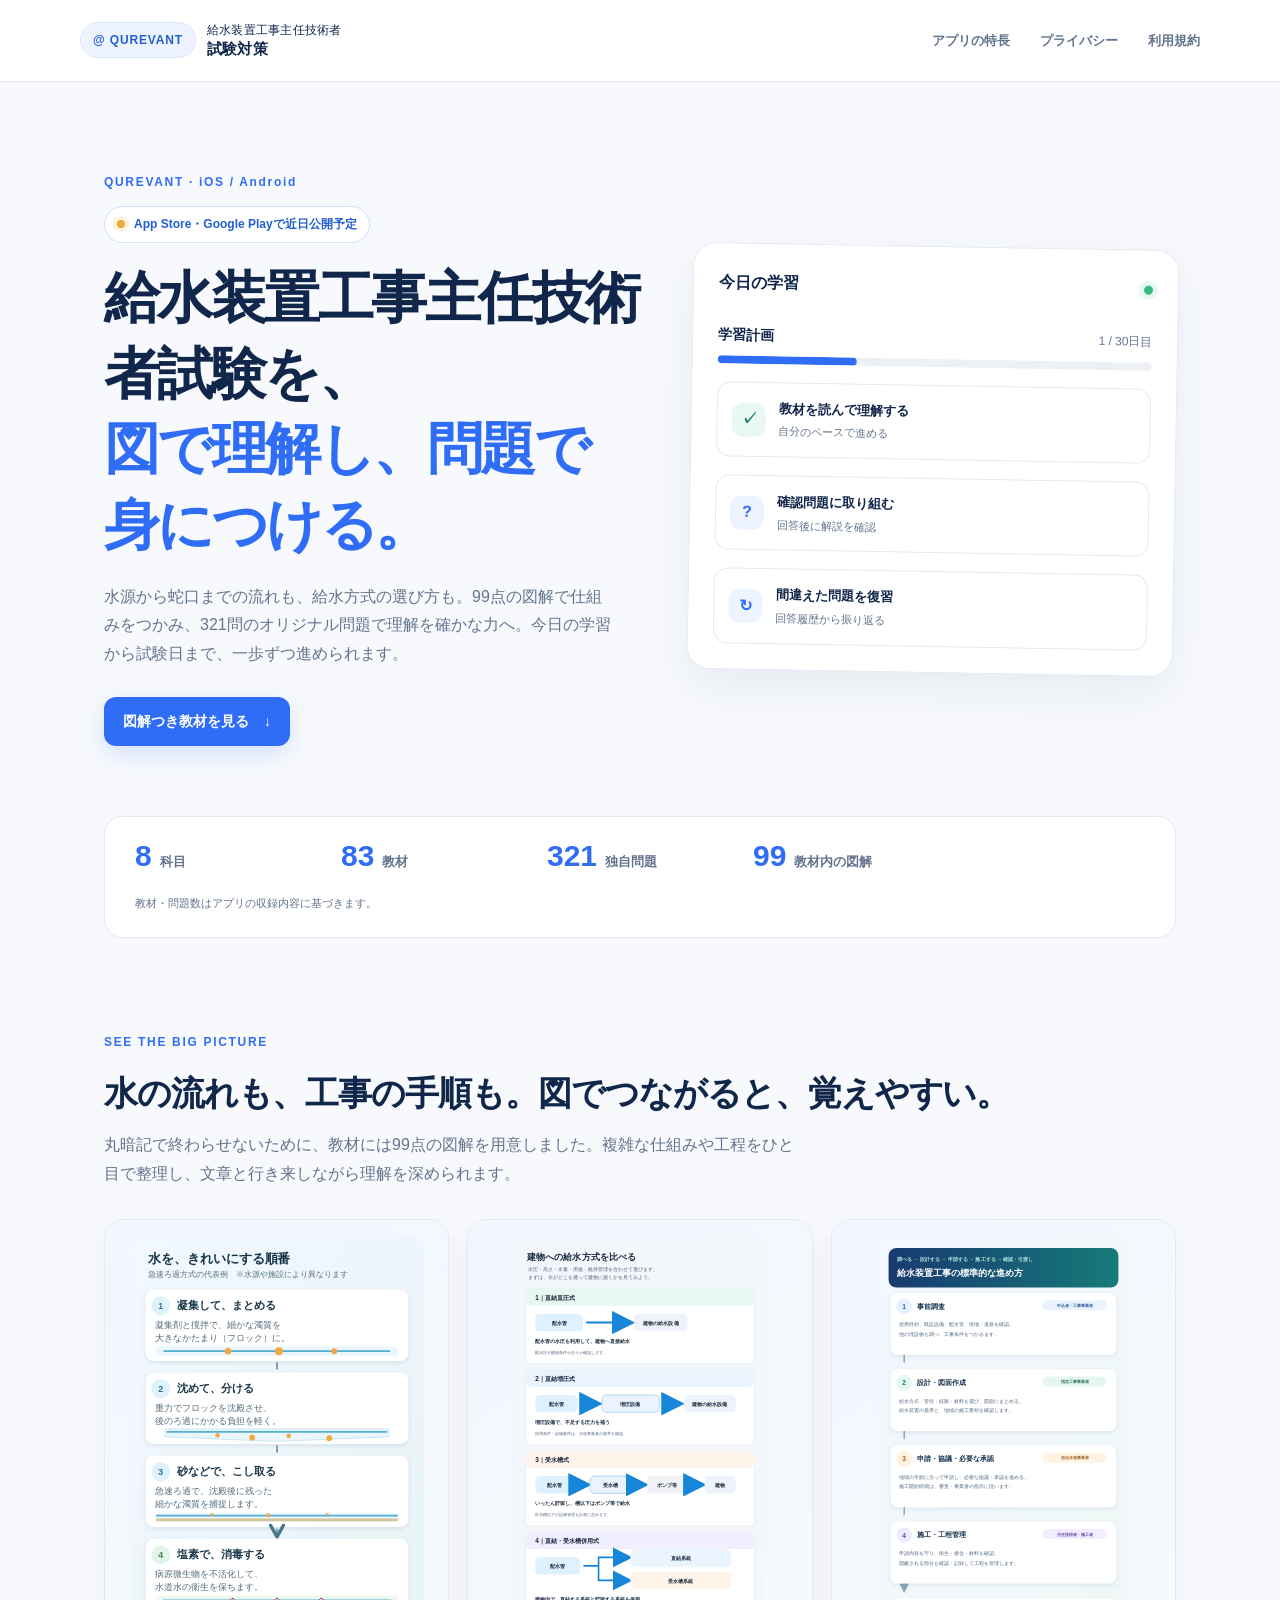
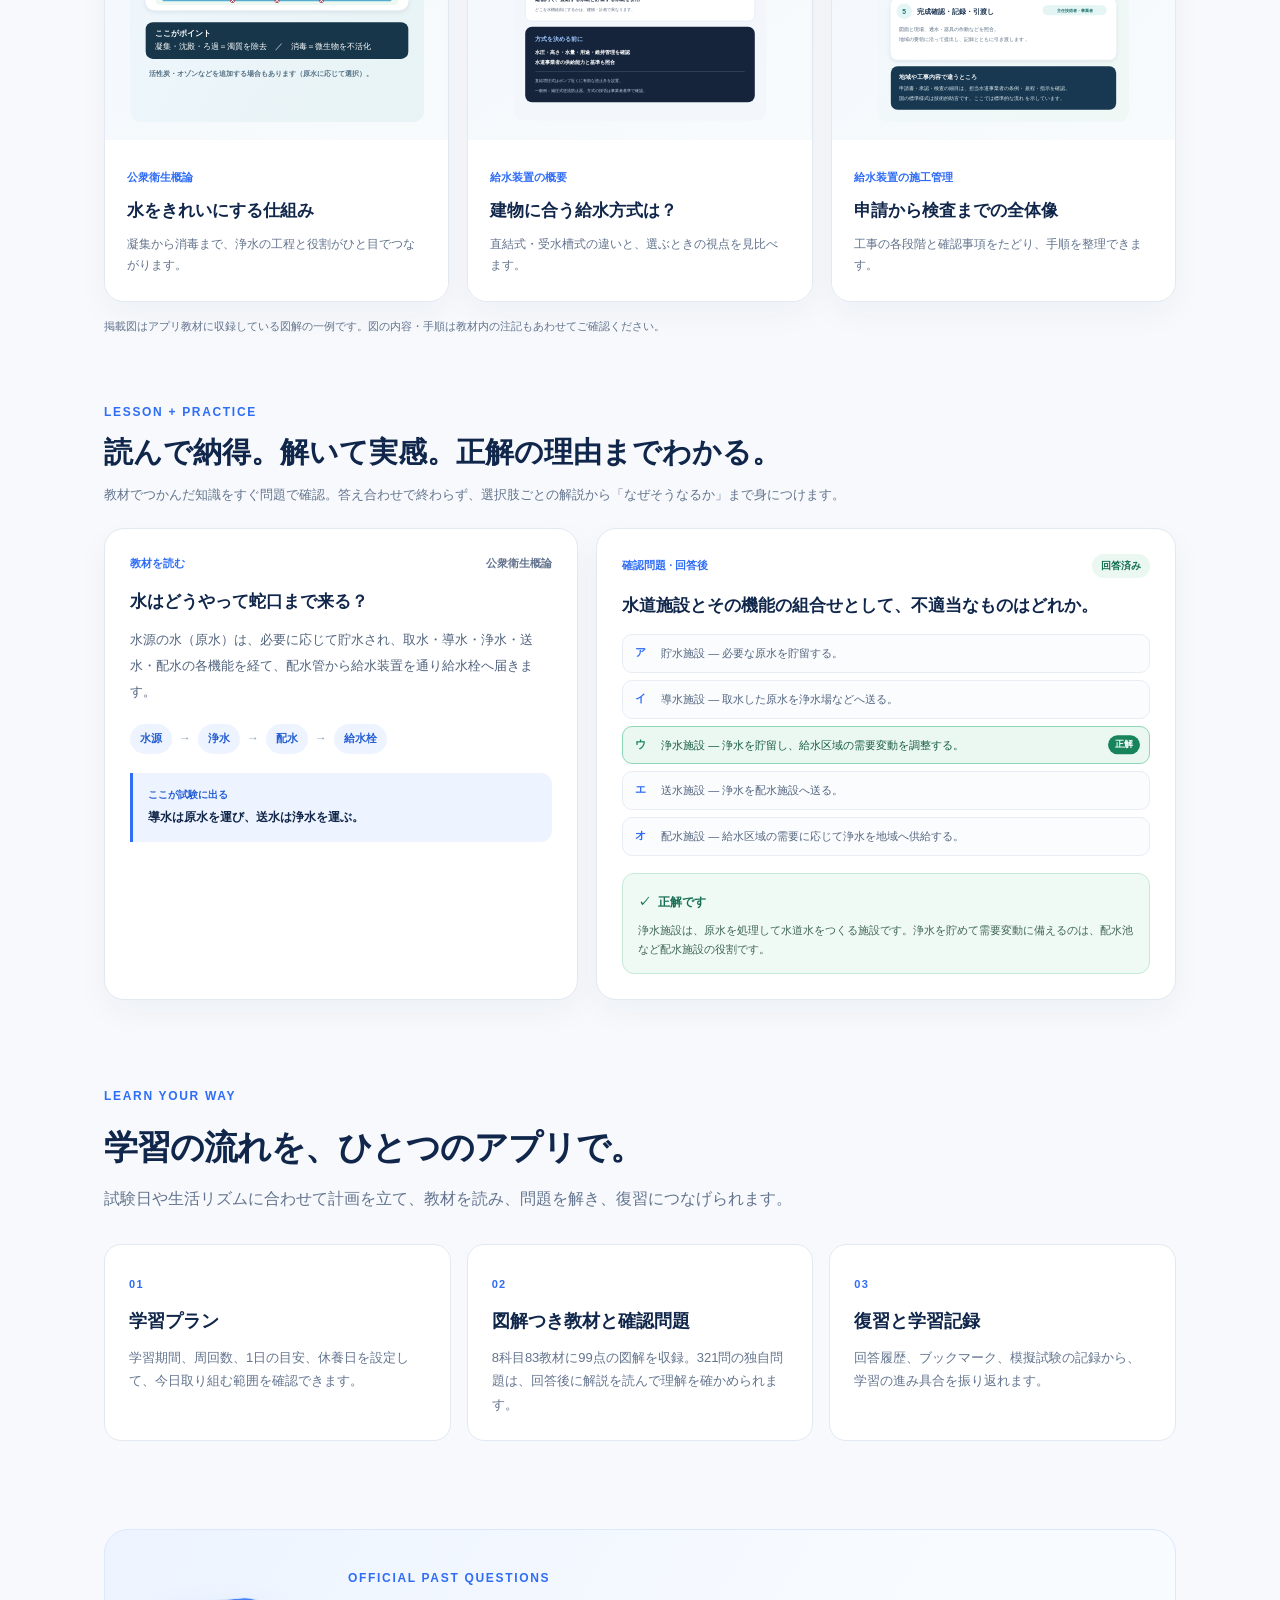
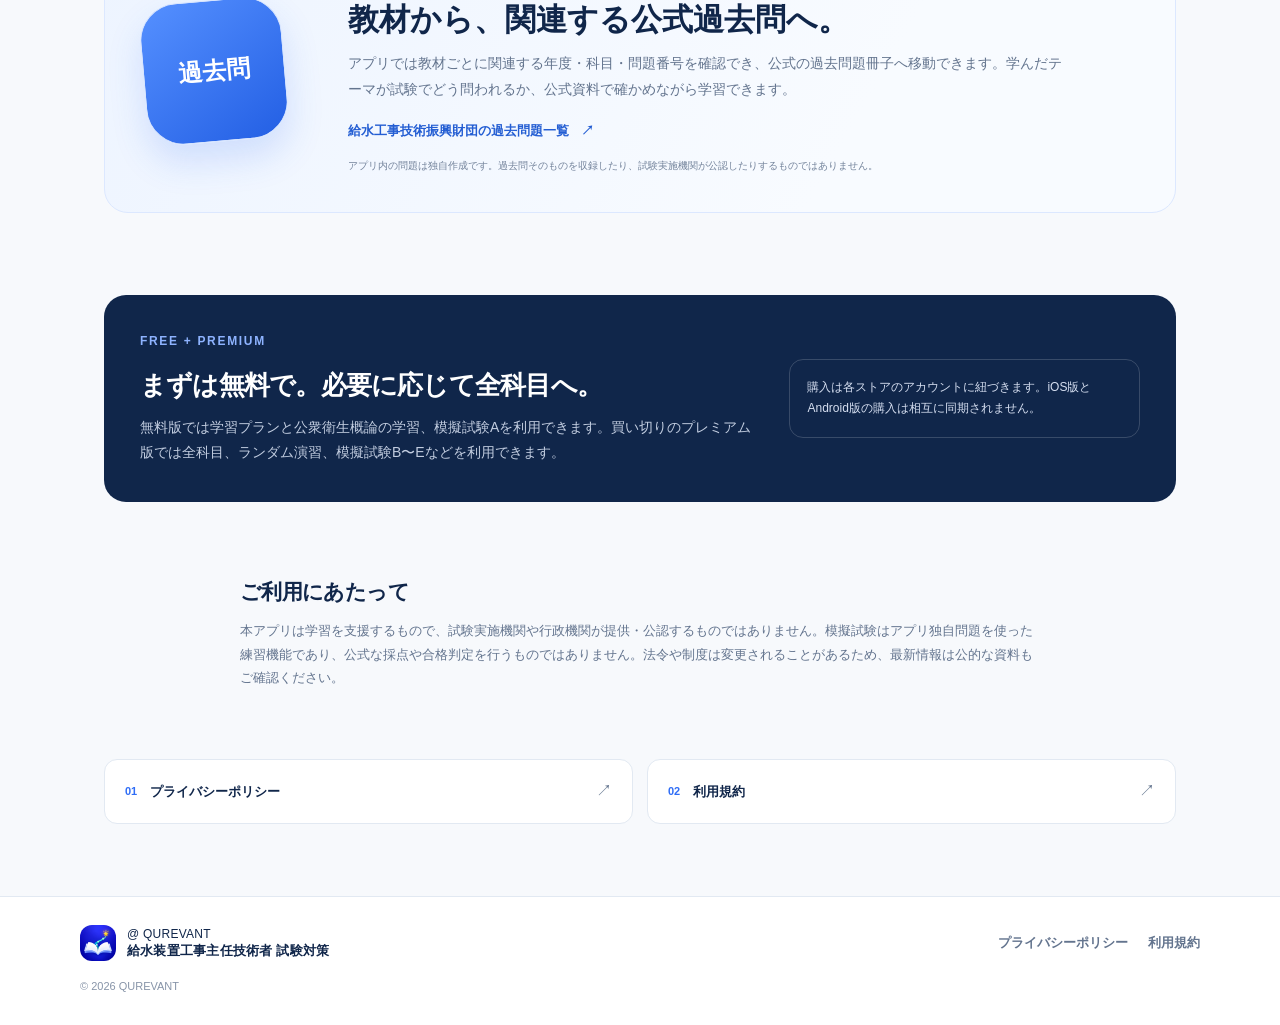
==== kyusui-souchi-shunin-gijutsusha/index.html @ 74e64485 "Publish QUREVANT site on GitHub Pages" ====
<!doctype html>
<html lang="ja">
<head>
  <meta charset="utf-8">
  <meta name="viewport" content="width=device-width, initial-scale=1">
  <meta name="description" content="QUREVANTの給水装置工事主任技術者試験対策アプリ。8科目83教材に99点の図解、321問の独自問題、公式過去問リンクを収録。iOS・Androidで近日公開予定。">
  <meta name="theme-color" content="#10264a">
  <meta name="robots" content="index,follow,max-image-preview:large">
  <link rel="canonical" href="https://saburokubo.github.io/kyusui-souchi-shunin-gijutsusha/">
  <meta property="og:type" content="website">
  <meta property="og:locale" content="ja_JP">
  <meta property="og:site_name" content="QUREVANT">
  <meta property="og:title" content="QUREVANT｜給水装置工事主任技術者 試験対策">
  <meta property="og:description" content="8科目83教材に99点の図解、321問の独自問題、教材ごとの公式過去問リンク。App Store・Google Playで近日公開予定。">
  <meta property="og:url" content="https://saburokubo.github.io/kyusui-souchi-shunin-gijutsusha/">
  <meta name="twitter:card" content="summary">
  <meta name="twitter:title" content="QUREVANT｜給水装置工事主任技術者 試験対策">
  <meta name="twitter:description" content="8科目83教材に99点の図解、独自問題、教材ごとの公式過去問リンク。App Store・Google Playで近日公開予定。">
  <title>QUREVANT｜給水装置工事主任技術者 試験対策アプリ</title>
  <link rel="stylesheet" href="style.css">
  <script type="application/ld+json">
  {
    "@context": "https://schema.org",
    "@type": "SoftwareApplication",
    "name": "QUREVANT｜給水装置工事主任技術者 試験対策",
    "applicationCategory": "EducationalApplication",
    "operatingSystem": "iOS 17以降、Android 8.0以降",
    "inLanguage": "ja-JP",
    "description": "給水装置工事主任技術者試験に向けた学習プラン、8科目83教材、99点の図解、独自問題、教材ごとの公式過去問リンク、復習、模擬試験を提供する学習アプリです。App Store・Google Playで近日公開予定です。",
    "offers": {
      "@type": "Offer",
      "price": "0",
      "priceCurrency": "JPY"
    }
  }
  </script>
</head>
<body>
  <header class="site-header">
    <a class="brand" href="index.html" aria-label="ホーム">
      <span class="brand-mark" aria-hidden="true">@ QUREVANT</span>
      <span>給水装置工事主任技術者<br><strong>試験対策</strong></span>
    </a>
    <nav aria-label="メインナビゲーション">
      <a href="#features">アプリの特長</a>
      <a href="privacy.html">プライバシー</a>
      <a href="terms.html">利用規約</a>
    </nav>
  </header>

  <main>
    <section class="hero">
      <div class="hero-copy">
        <p class="eyebrow">QUREVANT · iOS / Android</p>
        <p class="release-note"><span aria-hidden="true"></span> App Store・Google Playで近日公開予定</p>
        <h1>給水装置工事主任技術者試験を、<br><span>図で理解し、問題で身につける。</span></h1>
        <p class="hero-description">水源から蛇口までの流れも、給水方式の選び方も。99点の図解で仕組みをつかみ、321問のオリジナル問題で理解を確かな力へ。今日の学習から試験日まで、一歩ずつ進められます。</p>
        <a class="primary-link" href="#diagrams">図解つき教材を見る <span aria-hidden="true">↓</span></a>
      </div>
      <div class="hero-card" aria-label="アプリの学習内容">
        <div class="hero-card-top"><span>今日の学習</span><span class="dot"></span></div>
        <div class="progress-label"><strong>学習計画</strong><span>1 / 30日目</span></div>
        <div class="progress-track"><span></span></div>
        <div class="lesson-row"><span class="lesson-icon">✓</span><span><strong>教材を読んで理解する</strong><small>自分のペースで進める</small></span></div>
        <div class="lesson-row"><span class="lesson-icon pale">?</span><span><strong>確認問題に取り組む</strong><small>回答後に解説を確認</small></span></div>
        <div class="lesson-row"><span class="lesson-icon pale">↻</span><span><strong>間違えた問題を復習</strong><small>回答履歴から振り返る</small></span></div>
      </div>
    </section>

    <section class="facts" aria-label="収録内容">
      <div><strong>8</strong><span>科目</span></div>
      <div><strong>83</strong><span>教材</span></div>
      <div><strong>321</strong><span>独自問題</span></div>
      <div><strong>99</strong><span>教材内の図解</span></div>
      <p>教材・問題数はアプリの収録内容に基づきます。</p>
    </section>

    <section class="section diagram-section" id="diagrams">
      <p class="eyebrow">SEE THE BIG PICTURE</p>
      <h2>水の流れも、工事の手順も。図でつながると、覚えやすい。</h2>
      <p class="section-lead">丸暗記で終わらせないために、教材には99点の図解を用意しました。複雑な仕組みや工程をひと目で整理し、文章と行き来しながら理解を深められます。</p>
      <div class="diagram-grid">
        <article class="diagram-card">
          <div class="diagram-image"><img src="images/lesson-diagrams/water-treatment.svg" alt="原水から凝集、沈殿、ろ過、消毒へ進む浄水処理の流れ" loading="lazy" width="900" height="1480"></div>
          <div class="diagram-caption"><span>公衆衛生概論</span><h3>水をきれいにする仕組み</h3><p>凝集から消毒まで、浄水の工程と役割がひと目でつながります。</p></div>
        </article>
        <article class="diagram-card">
          <div class="diagram-image"><img src="images/lesson-diagrams/water-supply-methods.svg" alt="建物への給水方式を選ぶときに確認する条件の図解" loading="lazy" width="900" height="1720"></div>
          <div class="diagram-caption"><span>給水装置の概要</span><h3>建物に合う給水方式は？</h3><p>直結式・受水槽式の違いと、選ぶときの視点を見比べます。</p></div>
        </article>
        <article class="diagram-card">
          <div class="diagram-image"><img src="images/lesson-diagrams/construction-flow.svg" alt="給水装置工事の申請から施工、検査までの全体フロー" loading="lazy" width="900" height="1740"></div>
          <div class="diagram-caption"><span>給水装置の施工管理</span><h3>申請から検査までの全体像</h3><p>工事の各段階と確認事項をたどり、手順を整理できます。</p></div>
        </article>
      </div>
      <p class="diagram-footnote">掲載図はアプリ教材に収録している図解の一例です。図の内容・手順は教材内の注記もあわせてご確認ください。</p>

      <div class="lesson-preview-heading">
        <p class="eyebrow">LESSON + PRACTICE</p>
        <h3>読んで納得。解いて実感。正解の理由までわかる。</h3>
        <p>教材でつかんだ知識をすぐ問題で確認。答え合わせで終わらず、選択肢ごとの解説から「なぜそうなるか」まで身につけます。</p>
      </div>
      <div class="lesson-preview-grid">
        <article class="lesson-sample">
          <div class="sample-label"><span>教材を読む</span><span>公衆衛生概論</span></div>
          <h4>水はどうやって蛇口まで来る？</h4>
          <p>水源の水（原水）は、必要に応じて貯水され、取水・導水・浄水・送水・配水の各機能を経て、配水管から給水装置を通り給水栓へ届きます。</p>
          <div class="flow-chips" aria-label="水の流れ"><span>水源</span><i aria-hidden="true">→</i><span>浄水</span><i aria-hidden="true">→</i><span>配水</span><i aria-hidden="true">→</i><span>給水栓</span></div>
          <div class="text-takeaway"><strong>ここが試験に出る</strong><span>導水は原水を運び、送水は浄水を運ぶ。</span></div>
        </article>
        <article class="question-sample" aria-label="回答後の解説画面の例">
          <div class="sample-label"><span>確認問題 · 回答後</span><span class="answered-badge">回答済み</span></div>
          <h4>水道施設とその機能の組合せとして、不適当なものはどれか。</h4>
          <ol>
            <li>貯水施設 — 必要な原水を貯留する。</li>
            <li>導水施設 — 取水した原水を浄水場などへ送る。</li>
            <li class="is-correct">浄水施設 — 浄水を貯留し、給水区域の需要変動を調整する。</li>
            <li>送水施設 — 浄水を配水施設へ送る。</li>
            <li>配水施設 — 給水区域の需要に応じて浄水を地域へ供給する。</li>
          </ol>
          <div class="answer-feedback"><strong><span aria-hidden="true">✓</span> 正解です</strong><p>浄水施設は、原水を処理して水道水をつくる施設です。浄水を貯めて需要変動に備えるのは、配水池など配水施設の役割です。</p></div>
        </article>
      </div>
    </section>

    <section class="section" id="features">
      <p class="eyebrow">LEARN YOUR WAY</p>
      <h2>学習の流れを、ひとつのアプリで。</h2>
      <p class="section-lead">試験日や生活リズムに合わせて計画を立て、教材を読み、問題を解き、復習につなげられます。</p>
      <div class="feature-grid">
        <article class="feature-card"><span class="feature-number">01</span><h3>学習プラン</h3><p>学習期間、周回数、1日の目安、休養日を設定して、今日取り組む範囲を確認できます。</p></article>
        <article class="feature-card"><span class="feature-number">02</span><h3>図解つき教材と確認問題</h3><p>8科目83教材に99点の図解を収録。321問の独自問題は、回答後に解説を読んで理解を確かめられます。</p></article>
        <article class="feature-card"><span class="feature-number">03</span><h3>復習と学習記録</h3><p>回答履歴、ブックマーク、模擬試験の記録から、学習の進み具合を振り返れます。</p></article>
      </div>
    </section>

    <section class="past-question-band" id="past-questions">
      <div class="past-question-icon" aria-hidden="true">過去問</div>
      <div class="past-question-copy">
        <p class="eyebrow">OFFICIAL PAST QUESTIONS</p>
        <h2>教材から、関連する公式過去問へ。</h2>
        <p>アプリでは教材ごとに関連する年度・科目・問題番号を確認でき、公式の過去問題冊子へ移動できます。学んだテーマが試験でどう問われるか、公式資料で確かめながら学習できます。</p>
        <a href="https://www.kyuukou.or.jp/shiken/jyuken-kakomon.html" target="_blank" rel="noopener noreferrer">給水工事技術振興財団の過去問題一覧 <span aria-hidden="true">↗</span></a>
        <small>アプリ内の問題は独自作成です。過去問そのものを収録したり、試験実施機関が公認したりするものではありません。</small>
      </div>
    </section>

    <section class="premium-band">
      <div><p class="eyebrow">FREE + PREMIUM</p><h2>まずは無料で。必要に応じて全科目へ。</h2><p>無料版では学習プランと公衆衛生概論の学習、模擬試験Aを利用できます。買い切りのプレミアム版では全科目、ランダム演習、模擬試験B〜Eなどを利用できます。</p></div>
      <div class="premium-note">購入は各ストアのアカウントに紐づきます。iOS版とAndroid版の購入は相互に同期されません。</div>
    </section>

    <section class="note-section">
      <h2>ご利用にあたって</h2>
      <p>本アプリは学習を支援するもので、試験実施機関や行政機関が提供・公認するものではありません。模擬試験はアプリ独自問題を使った練習機能であり、公式な採点や合格判定を行うものではありません。法令や制度は変更されることがあるため、最新情報は公的な資料もご確認ください。</p>
    </section>

    <section class="legal-links" aria-label="関連情報">
      <a href="privacy.html"><span>01</span><strong>プライバシーポリシー</strong><span class="arrow">↗</span></a>
      <a href="terms.html"><span>02</span><strong>利用規約</strong><span class="arrow">↗</span></a>
    </section>
  </main>

  <footer class="site-footer">
    <a class="brand footer-brand" href="index.html"><img class="brand-mark" src="images/app-icon.png" alt=""><span>@ QUREVANT<br><strong>給水装置工事主任技術者 試験対策</strong></span></a>
    <div class="footer-links"><a href="privacy.html">プライバシーポリシー</a><a href="terms.html">利用規約</a></div>
    <small>© 2026 QUREVANT</small>
  </footer>
</body>
</html>
---- kyusui-souchi-shunin-gijutsusha/style.css ----
:root {
  color-scheme: light;
  --navy: #10264a;
  --ink: #1b2e4e;
  --muted: #63748e;
  --blue: #2f6df6;
  --pale: #eef4ff;
  --line: #e2e9f2;
  --canvas: #f7f9fc;
  --white: #fff;
  font-family: "Noto Sans JP", -apple-system, BlinkMacSystemFont, "Hiragino Kaku Gothic ProN", "Yu Gothic", sans-serif;
}

* { box-sizing: border-box; }
html { scroll-behavior: smooth; }
body { margin: 0; color: var(--ink); background: var(--canvas); line-height: 1.8; }
a { color: inherit; }
.site-header { min-height: 82px; padding: 16px max(24px, calc((100vw - 1120px) / 2)); display: flex; align-items: center; justify-content: space-between; gap: 24px; background: var(--white); border-bottom: 1px solid var(--line); }
.brand { display: inline-flex; align-items: center; gap: 11px; color: var(--navy); text-decoration: none; font-size: 12px; line-height: 1.4; letter-spacing: .02em; }
.brand strong { font-size: 15px; font-weight: 800; }
.brand-mark { display: inline-flex; flex: 0 0 auto; align-items: center; justify-content: center; min-height: 36px; padding: 0 12px; border: 1px solid #dce8ff; border-radius: 999px; color: #245ed3; background: #eef4ff; font-size: 12px; font-weight: 900; letter-spacing: .07em; white-space: nowrap; }
nav { display: flex; gap: 30px; align-items: center; }
nav a, .footer-links a { text-decoration: none; color: var(--muted); font-size: 13px; font-weight: 600; }
nav a:hover, .footer-links a:hover { color: var(--blue); }
main { max-width: 1120px; margin: 0 auto; padding: 0 24px; }
.hero { display: grid; grid-template-columns: 1.05fr .95fr; align-items: center; gap: 48px; padding: 90px 0 70px; }
.eyebrow { margin: 0 0 14px; color: var(--blue); font-size: 12px; font-weight: 800; letter-spacing: .14em; }
h1, h2, h3, p { margin-top: 0; }
.hero h1 { margin-bottom: 20px; color: var(--navy); font-size: clamp(34px, 5vw, 56px); font-weight: 800; letter-spacing: -.045em; line-height: 1.35; }
.hero h1 span { color: var(--blue); }
.hero-description { max-width: 510px; margin-bottom: 28px; color: var(--muted); font-size: 16px; }
.primary-link { display: inline-flex; align-items: center; gap: 15px; padding: 12px 19px; color: white; background: var(--blue); border-radius: 12px; text-decoration: none; font-size: 14px; font-weight: 700; box-shadow: 0 8px 22px #2f6df62b; }
.primary-link:hover { background: #1f5ee8; }
.release-note { display: inline-flex; align-items: center; gap: 9px; margin: -2px 0 17px; padding: 7px 12px; border: 1px solid #cfe0ff; border-radius: 999px; color: #245ed3; background: #fff; font-size: 12px; font-weight: 700; }
.release-note span { width: 8px; height: 8px; border-radius: 50%; background: #f0a63b; box-shadow: 0 0 0 4px #fff3df; }
.hero-card { padding: 25px; border: 1px solid #e4ebf5; border-radius: 23px; background: var(--white); box-shadow: 0 18px 46px #18396712; transform: rotate(1deg); }
.hero-card-top, .progress-label { display: flex; align-items: center; justify-content: space-between; }
.hero-card-top { margin-bottom: 25px; color: var(--navy); font-weight: 800; }
.dot { width: 9px; height: 9px; border-radius: 50%; background: #36bd83; box-shadow: 0 0 0 5px #e8f8f1; }
.progress-label { margin-bottom: 8px; font-size: 12px; color: var(--muted); }
.progress-label strong { color: var(--navy); font-size: 14px; }
.progress-track { height: 8px; overflow: hidden; border-radius: 9px; background: #edf1f6; }
.progress-track span { display: block; width: 32%; height: 100%; background: var(--blue); border-radius: inherit; }
.lesson-row { display: flex; align-items: center; gap: 13px; margin-top: 18px; padding: 14px; border: 1px solid var(--line); border-radius: 14px; }
.lesson-icon { display: grid; place-items: center; flex: 0 0 34px; width: 34px; height: 34px; border-radius: 11px; color: #16855f; background: #e9f8f1; font-weight: 800; }
.lesson-icon.pale { color: var(--blue); background: var(--pale); }
.lesson-row strong, .lesson-row small { display: block; }
.lesson-row strong { color: var(--navy); font-size: 13px; }
.lesson-row small { margin-top: 2px; color: var(--muted); font-size: 11px; }
.facts { display: grid; grid-template-columns: repeat(5, 1fr); align-items: center; gap: 20px; margin: 0 0 94px; padding: 24px 30px; border: 1px solid var(--line); border-radius: 18px; background: var(--white); }
.facts div { display: flex; align-items: baseline; gap: 8px; }
.facts strong { color: var(--blue); font-size: 30px; line-height: 1; }
.facts span { color: var(--muted); font-size: 13px; font-weight: 600; }
.facts p { grid-column: 1 / -1; margin: 0; color: var(--muted); font-size: 11px; }
.section { padding: 0 0 88px; }
.section h2, .premium-band h2, .note-section h2 { margin-bottom: 12px; color: var(--navy); font-size: clamp(25px, 3vw, 34px); font-weight: 800; letter-spacing: -.03em; line-height: 1.5; }
.section-lead { max-width: 690px; margin-bottom: 30px; color: var(--muted); }
.feature-grid { display: grid; grid-template-columns: repeat(3, 1fr); gap: 16px; }
.feature-card { min-height: 190px; padding: 24px; border: 1px solid var(--line); border-radius: 17px; background: var(--white); }
.feature-number { color: var(--blue); font-size: 11px; font-weight: 800; letter-spacing: .12em; }
.feature-card h3 { margin: 8px 0; color: var(--navy); font-size: 18px; }
.feature-card p { margin: 0; color: var(--muted); font-size: 13px; }
.diagram-section { padding-bottom: 86px; }
.diagram-grid { display: grid; grid-template-columns: repeat(3, minmax(0, 1fr)); gap: 18px; align-items: stretch; }
.diagram-card { display: flex; flex-direction: column; overflow: hidden; border: 1px solid var(--line); border-radius: 20px; background: var(--white); box-shadow: 0 12px 32px #1839670b; }
.diagram-image { display: grid; flex: 0 0 520px; place-items: center; height: 520px; min-height: 0; overflow: hidden; padding: 18px; background: linear-gradient(145deg, #f1f6ff, #f7fbfc); }
.diagram-image img { display: block; width: 100%; height: 100%; min-width: 0; min-height: 0; max-width: 100%; object-fit: contain; }
.diagram-caption { position: relative; z-index: 1; flex: 1; min-height: 145px; padding: 22px 22px 25px; background: var(--white); }
.diagram-caption > span { color: var(--blue); font-size: 11px; font-weight: 800; }
.diagram-caption h3 { margin: 6px 0 7px; color: var(--navy); font-size: 17px; }
.diagram-caption p { margin: 0; color: var(--muted); font-size: 12px; line-height: 1.75; }
.diagram-footnote { margin: 15px 0 0; color: var(--muted); font-size: 11px; }
.lesson-preview-heading { margin: 65px 0 22px; }
.lesson-preview-heading .eyebrow { margin-bottom: 8px; }
.lesson-preview-heading h3 { margin: 0 0 8px; color: var(--navy); font-size: clamp(22px, 3vw, 29px); font-weight: 800; line-height: 1.5; }
.lesson-preview-heading > p:last-child { margin: 0; color: var(--muted); font-size: 13px; }
.lesson-preview-grid { display: grid; grid-template-columns: .9fr 1.1fr; gap: 18px; align-items: stretch; }
.lesson-sample, .question-sample { padding: 25px; border: 1px solid var(--line); border-radius: 20px; background: var(--white); box-shadow: 0 12px 32px #1839670b; }
.sample-label { display: flex; justify-content: space-between; gap: 12px; align-items: center; margin-bottom: 14px; color: var(--blue); font-size: 11px; font-weight: 800; }
.sample-label span + span { color: var(--muted); font-weight: 600; }
.lesson-sample h4, .question-sample h4 { margin: 0 0 12px; color: var(--navy); font-size: 17px; line-height: 1.6; }
.lesson-sample > p { margin: 0; color: #52647e; font-size: 13px; line-height: 2; }
.flow-chips { display: flex; flex-wrap: wrap; align-items: center; gap: 7px; margin-top: 19px; }
.flow-chips span { padding: 5px 10px; border-radius: 999px; color: #245ed3; background: var(--pale); font-size: 11px; font-weight: 700; }
.flow-chips i { color: #93a4bc; font-size: 12px; font-style: normal; }
.text-takeaway { display: grid; gap: 3px; margin-top: 19px; padding: 13px 15px; border-left: 3px solid var(--blue); border-radius: 0 11px 11px 0; background: var(--pale); }
.text-takeaway strong { color: #245ed3; font-size: 10px; }
.text-takeaway span { color: var(--navy); font-size: 12px; font-weight: 700; }
.question-sample ol { display: grid; gap: 7px; margin: 15px 0 17px; padding: 0; list-style: none; counter-reset: answer-option; }
.question-sample li { position: relative; padding: 9px 11px 9px 38px; border: 1px solid #e8edf4; border-radius: 10px; color: #52647e; background: #fbfcfe; font-size: 11px; line-height: 1.7; counter-increment: answer-option; }
.question-sample li::before { content: counter(answer-option, katakana); position: absolute; top: 8px; left: 12px; color: var(--blue); font-weight: 800; }
.question-sample li.is-correct { padding-right: 58px; border-color: #8ed6b5; color: #185b46; background: #eaf8f1; }
.question-sample li.is-correct::before { color: #17845c; }
.question-sample li.is-correct::after { content: "正解"; position: absolute; top: 50%; right: 9px; padding: 2px 7px; border-radius: 999px; color: white; background: #17845c; font-size: 9px; font-weight: 800; transform: translateY(-50%); }
.answered-badge { padding: 3px 9px; border-radius: 999px; color: #176f54 !important; background: #eaf8f1; font-size: 10px; }
.answer-feedback { padding: 13px 15px; border: 1px solid #c5ead8; border-radius: 12px; background: #f0faf5; }
.answer-feedback strong { color: #176f54; font-size: 12px; }
.answer-feedback strong span { margin-right: 4px; }
.answer-feedback p { margin: 5px 0 0; color: #3f6557; font-size: 11px; line-height: 1.8; }
.past-question-band { display: grid; grid-template-columns: 170px 1fr; gap: 35px; align-items: center; margin: 0 0 82px; padding: 38px; border: 1px solid #dce8ff; border-radius: 24px; background: linear-gradient(120deg, #edf4ff, #f8fbff 70%); }
.past-question-icon { display: grid; place-items: center; width: 142px; height: 142px; border: 1px solid #d6e4ff; border-radius: 38px; color: white; background: linear-gradient(145deg, #5590ff, #235fe4); box-shadow: 0 18px 35px #2f6df62b; font-size: 24px; font-weight: 800; transform: rotate(-5deg); }
.past-question-copy .eyebrow { margin-bottom: 8px; }
.past-question-copy h2 { margin: 0 0 9px; color: var(--navy); font-size: clamp(23px, 3vw, 31px); line-height: 1.45; }
.past-question-copy > p:not(.eyebrow) { max-width: 720px; margin: 0 0 14px; color: var(--muted); font-size: 14px; }
.past-question-copy > a { display: inline-flex; gap: 12px; align-items: center; color: #245ed3; font-size: 13px; font-weight: 800; text-decoration: none; }
.past-question-copy > a:hover { text-decoration: underline; }
.past-question-copy small { display: block; margin-top: 12px; color: #73839b; font-size: 10px; line-height: 1.7; }
.premium-band { display: grid; grid-template-columns: 1.4fr .8fr; gap: 36px; align-items: center; margin: 0 0 74px; padding: 36px; border-radius: 22px; color: #eaf1ff; background: var(--navy); }
.premium-band .eyebrow { color: #8eb3ff; }
.premium-band h2 { margin-bottom: 10px; color: white; font-size: 26px; }
.premium-band p:not(.eyebrow) { margin: 0; color: #c2cde0; font-size: 14px; }
.premium-note { padding: 17px; border: 1px solid #ffffff2b; border-radius: 14px; color: #d5def0; font-size: 12px; }
.note-section { max-width: 800px; margin: 0 auto 70px; }
.note-section h2 { font-size: 21px; }
.note-section p { margin: 0; color: var(--muted); font-size: 13px; }
.legal-links { display: grid; grid-template-columns: 1fr 1fr; gap: 14px; margin-bottom: 72px; }
.legal-links a { display: flex; align-items: center; gap: 13px; padding: 17px 20px; border: 1px solid var(--line); border-radius: 13px; background: var(--white); text-decoration: none; }
.legal-links a > span:first-child { color: var(--blue); font-size: 11px; font-weight: 800; }
.legal-links strong { flex: 1; color: var(--navy); font-size: 13px; }
.arrow { color: var(--muted); }
.site-footer { display: grid; grid-template-columns: 1fr auto; align-items: center; gap: 16px 30px; padding: 28px max(24px, calc((100vw - 1120px) / 2)); border-top: 1px solid var(--line); background: var(--white); }
.footer-brand img.brand-mark { width: 36px; height: 36px; min-height: 36px; padding: 0; border: 0; border-radius: 12px; object-fit: cover; }
.footer-brand strong { font-size: 13px; }
.footer-links { display: flex; gap: 20px; }
.site-footer > small { grid-column: 1 / -1; color: #8794a8; font-size: 11px; }
.document-page { max-width: 850px; padding-top: 52px; padding-bottom: 76px; }
.back-link { display: inline-block; margin-bottom: 38px; color: var(--muted); font-size: 13px; text-decoration: none; }
.back-link:hover { color: var(--blue); }
.document-page h1 { margin-bottom: 15px; color: var(--navy); font-size: clamp(30px, 4vw, 42px); font-weight: 800; letter-spacing: -.035em; }
.document-intro { margin-bottom: 12px; color: var(--muted); }
.updated { margin-bottom: 38px; color: #8290a4; font-size: 12px; }
.policy-content { padding: 34px; border: 1px solid var(--line); border-radius: 18px; background: var(--white); }
.policy-content section + section { margin-top: 30px; padding-top: 25px; border-top: 1px solid #edf0f5; }
.policy-content h2 { margin-bottom: 10px; color: var(--navy); font-size: 18px; }
.policy-content p { margin-bottom: 11px; color: #52647e; font-size: 14px; }
.policy-content p:last-child { margin-bottom: 0; }
.policy-content a { color: #245ed3; overflow-wrap: anywhere; }
.document-end { margin: 20px 10px 0; color: var(--muted); font-size: 13px; text-align: right; }

@media (max-width: 760px) {
  .site-header { min-height: 72px; padding: 13px 18px; }
  .brand { font-size: 10px; }
  .brand-mark { min-height: 33px; padding: 0 10px; font-size: 11px; }
  .brand strong { font-size: 13px; }
  nav { gap: 12px; }
  nav a { font-size: 11px; }
  main { padding-right: 18px; padding-left: 18px; }
  .hero { grid-template-columns: 1fr; gap: 35px; padding: 57px 0 42px; }
  .hero h1 { font-size: 38px; }
  .hero-card { max-width: 500px; width: 100%; justify-self: center; transform: none; }
  .facts { grid-template-columns: repeat(3, 1fr); gap: 14px 8px; margin-bottom: 66px; padding: 20px; }
  .facts strong { font-size: 26px; }
  .facts p { grid-column: 1 / -1; }
  .section { padding-bottom: 65px; }
  .feature-grid { grid-template-columns: 1fr; }
  .diagram-grid { grid-template-columns: 1fr; }
  .diagram-image { flex-basis: 560px; height: 560px; padding: 14px; }
  .diagram-caption { min-height: auto; padding: 18px 20px 22px; }
  .diagram-caption h3 { font-size: 17px; }
  .diagram-caption p { font-size: 12px; }
  .lesson-preview-grid { grid-template-columns: 1fr; }
  .lesson-sample, .question-sample { padding: 21px; }
  .lesson-preview-heading { margin-top: 48px; }
  .past-question-band { grid-template-columns: 1fr; gap: 22px; margin-bottom: 62px; padding: 26px 22px; }
  .past-question-icon { width: 100px; height: 100px; border-radius: 29px; font-size: 19px; }
  .feature-card { min-height: auto; }
  .premium-band { grid-template-columns: 1fr; gap: 20px; margin-bottom: 60px; padding: 26px 22px; }
  .premium-band h2 { font-size: 23px; }
  .note-section { margin-bottom: 54px; }
  .legal-links { grid-template-columns: 1fr; margin-bottom: 55px; }
  .site-footer { grid-template-columns: 1fr; padding: 25px 18px; }
  .footer-links { gap: 17px; }
  .site-footer > small { grid-column: auto; }
  .document-page { padding-top: 32px; padding-bottom: 54px; }
  .back-link { margin-bottom: 25px; }
  .policy-content { padding: 24px 20px; }
}

@media (max-width: 390px) {
  .site-header { align-items: flex-start; flex-direction: column; gap: 12px; }
  nav { width: 100%; justify-content: space-between; }
}

@media (max-width: 420px) {
  .diagram-image { flex-basis: 500px; height: 500px; }
}
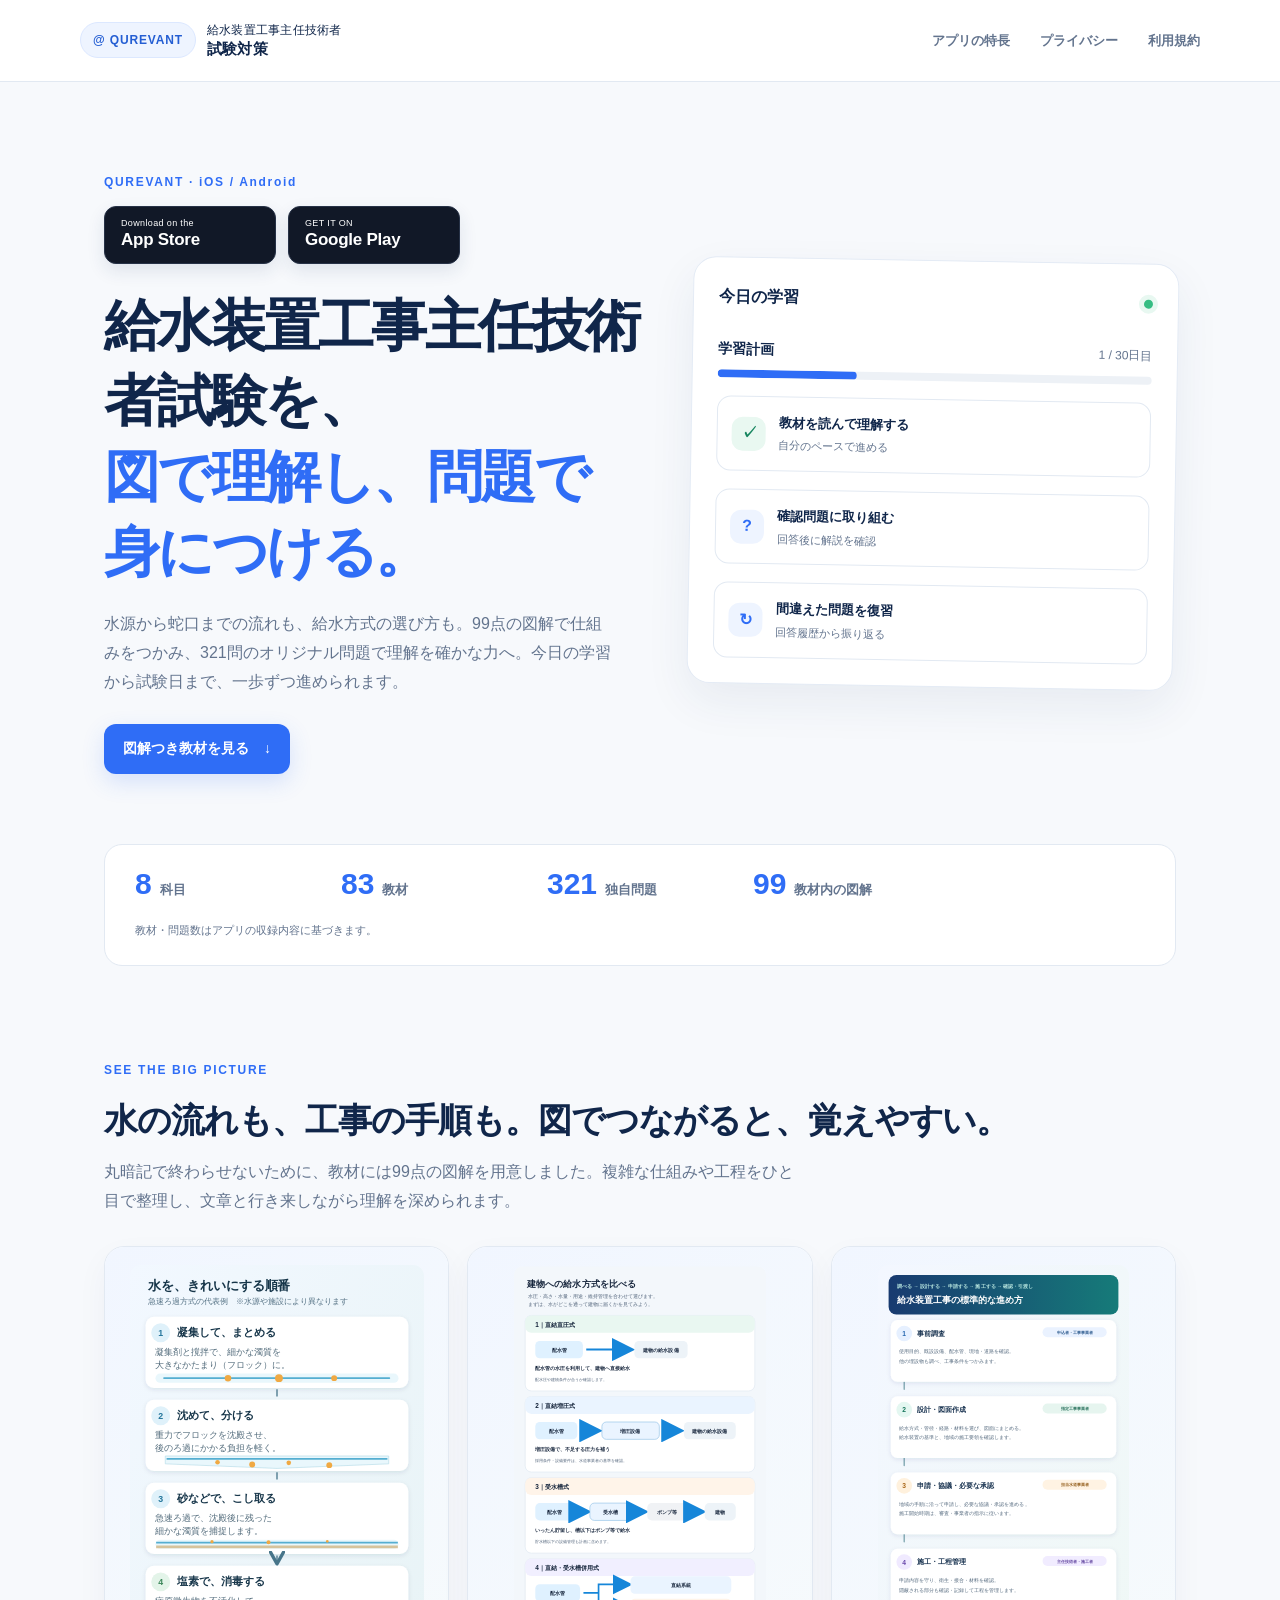
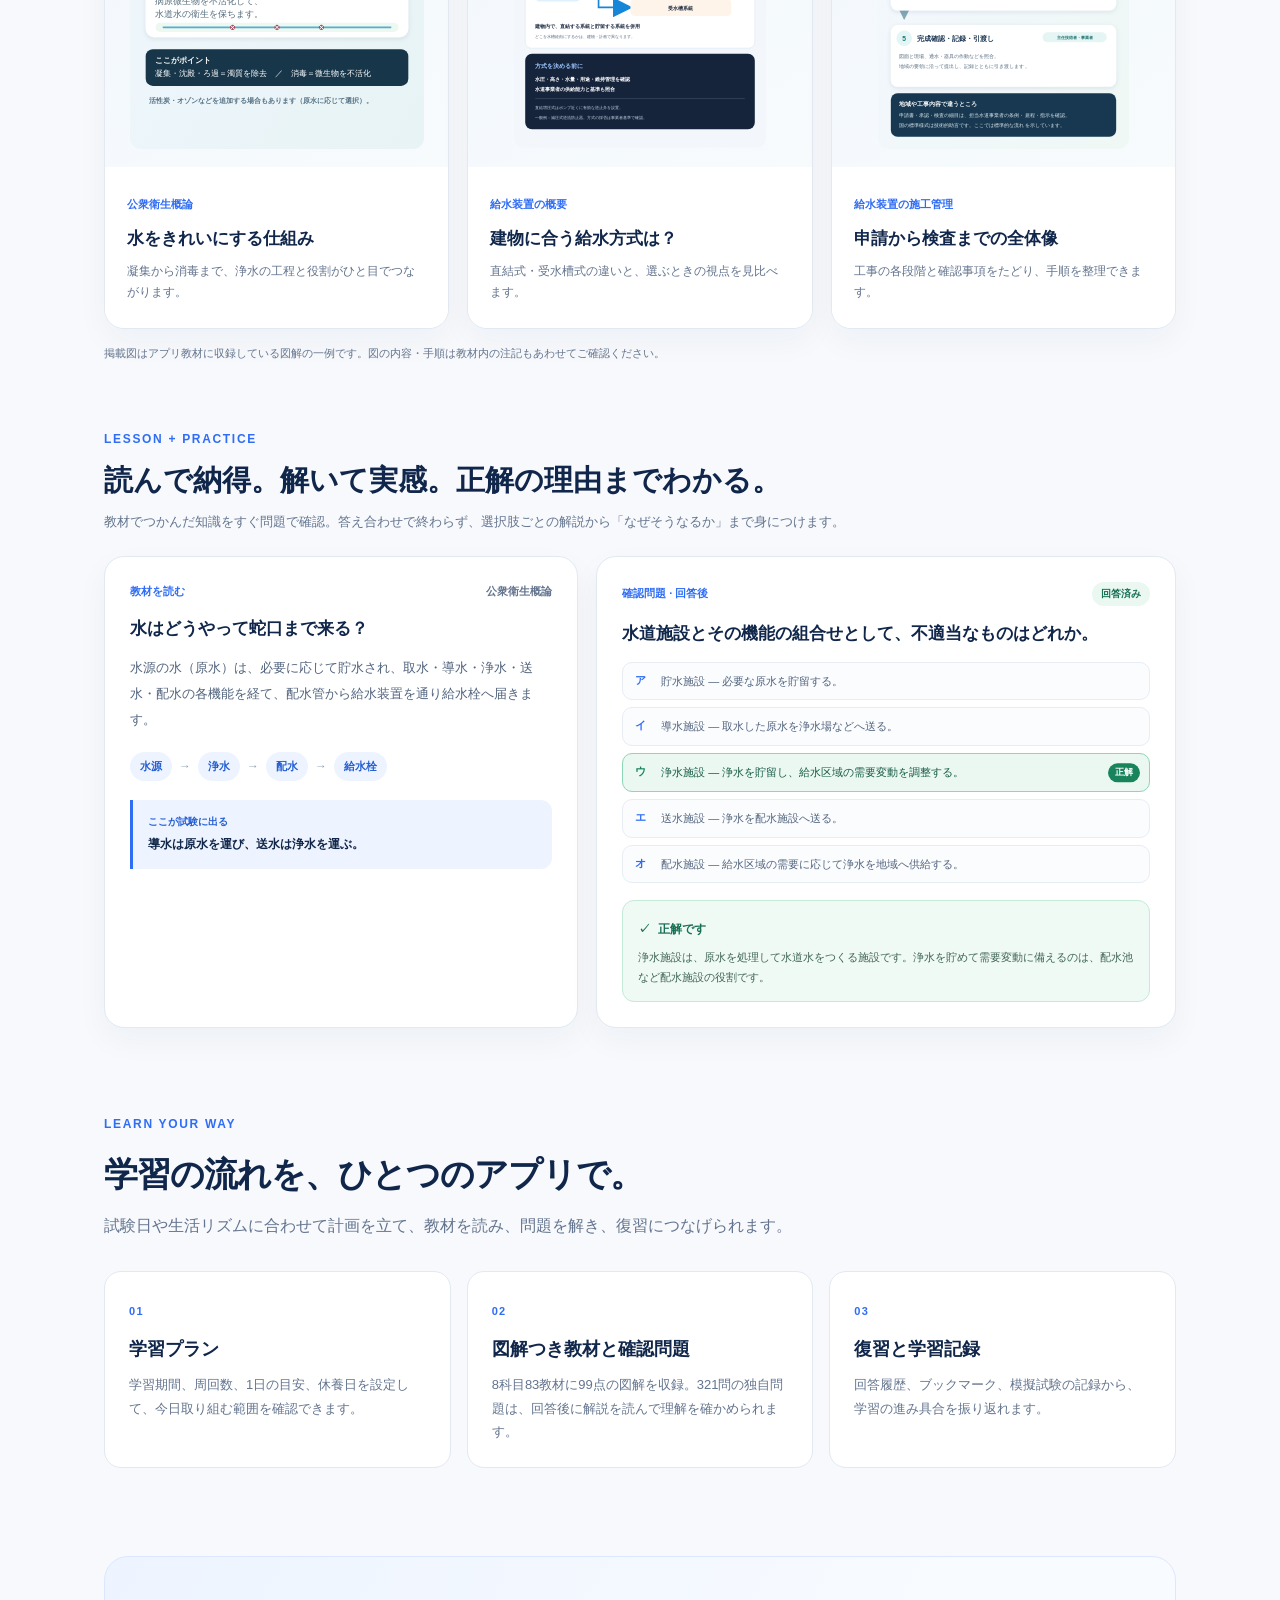
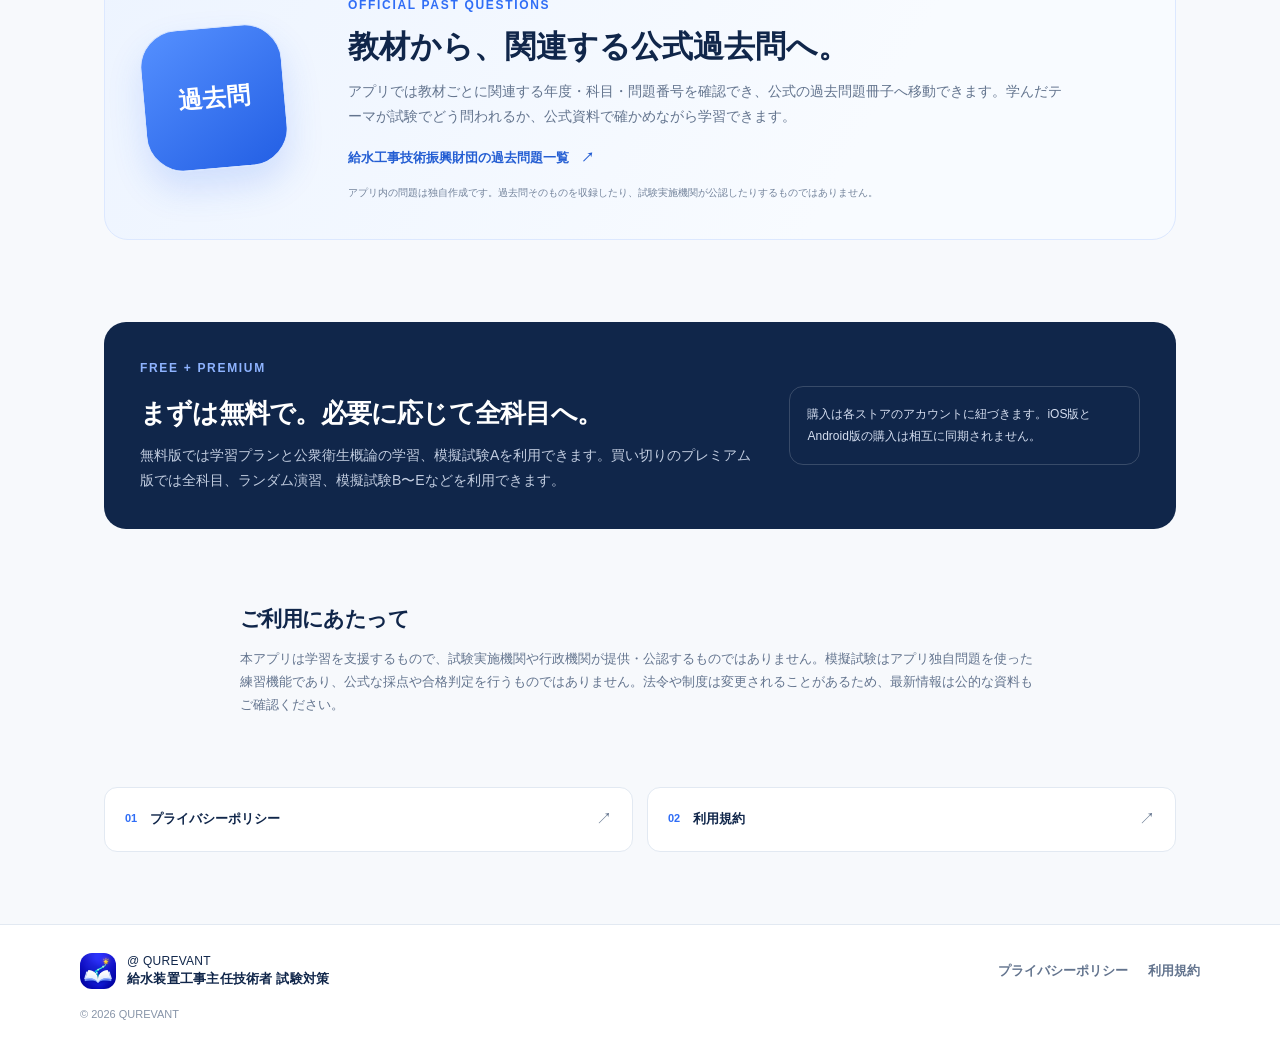
==== commit 1868dbdc: "Update QUREVANT store links" ====
--- a/kyusui-souchi-shunin-gijutsusha/index.html
+++ b/kyusui-souchi-shunin-gijutsusha/index.html
@@ -3,7 +3,7 @@
 <head>
   <meta charset="utf-8">
   <meta name="viewport" content="width=device-width, initial-scale=1">
-  <meta name="description" content="QUREVANTの給水装置工事主任技術者試験対策アプリ。8科目83教材に99点の図解、321問の独自問題、公式過去問リンクを収録。iOS・Androidで近日公開予定。">
+  <meta name="description" content="QUREVANTの給水装置工事主任技術者試験対策アプリ。8科目83教材に99点の図解、321問の独自問題、公式過去問リンクを収録。iOS・Androidで配信中。">
   <meta name="theme-color" content="#10264a">
   <meta name="robots" content="index,follow,max-image-preview:large">
   <link rel="canonical" href="https://saburokubo.github.io/kyusui-souchi-shunin-gijutsusha/">
@@ -11,11 +11,11 @@
   <meta property="og:locale" content="ja_JP">
   <meta property="og:site_name" content="QUREVANT">
   <meta property="og:title" content="QUREVANT｜給水装置工事主任技術者 試験対策">
-  <meta property="og:description" content="8科目83教材に99点の図解、321問の独自問題、教材ごとの公式過去問リンク。App Store・Google Playで近日公開予定。">
+  <meta property="og:description" content="8科目83教材に99点の図解、321問の独自問題、教材ごとの公式過去問リンク。App Store・Google Playで配信中。">
   <meta property="og:url" content="https://saburokubo.github.io/kyusui-souchi-shunin-gijutsusha/">
   <meta name="twitter:card" content="summary">
   <meta name="twitter:title" content="QUREVANT｜給水装置工事主任技術者 試験対策">
-  <meta name="twitter:description" content="8科目83教材に99点の図解、独自問題、教材ごとの公式過去問リンク。App Store・Google Playで近日公開予定。">
+  <meta name="twitter:description" content="8科目83教材に99点の図解、独自問題、教材ごとの公式過去問リンク。App Store・Google Playで配信中。">
   <title>QUREVANT｜給水装置工事主任技術者 試験対策アプリ</title>
   <link rel="stylesheet" href="style.css">
   <script type="application/ld+json">
@@ -26,7 +26,7 @@
     "applicationCategory": "EducationalApplication",
     "operatingSystem": "iOS 17以降、Android 8.0以降",
     "inLanguage": "ja-JP",
-    "description": "給水装置工事主任技術者試験に向けた学習プラン、8科目83教材、99点の図解、独自問題、教材ごとの公式過去問リンク、復習、模擬試験を提供する学習アプリです。App Store・Google Playで近日公開予定です。",
+    "description": "給水装置工事主任技術者試験に向けた学習プラン、8科目83教材、99点の図解、独自問題、教材ごとの公式過去問リンク、復習、模擬試験を提供する学習アプリです。App Store・Google Playで配信中です。",
     "offers": {
       "@type": "Offer",
       "price": "0",
@@ -52,7 +52,16 @@
     <section class="hero">
       <div class="hero-copy">
         <p class="eyebrow">QUREVANT · iOS / Android</p>
-        <p class="release-note"><span aria-hidden="true"></span> App Store・Google Playで近日公開予定</p>
+        <div class="store-links" aria-label="アプリをダウンロード">
+          <a class="store-link" href="https://apps.apple.com/jp/app/qurevant-%E7%B5%A6%E6%B0%B4%E8%A3%85%E7%BD%AE%E5%B7%A5%E4%BA%8B%E4%B8%BB%E4%BB%BB%E6%8A%80%E8%A1%93%E8%80%85-%E8%A9%A6%E9%A8%93%E5%AF%BE%E7%AD%96/id6823025483" target="_blank" rel="noopener noreferrer" aria-label="App StoreでQUREVANTをダウンロード">
+            <span class="store-link-label">Download on the</span>
+            <strong>App Store</strong>
+          </a>
+          <a class="store-link" href="https://play.google.com/store/apps/details?id=jp.kyusui.shunin" target="_blank" rel="noopener noreferrer" aria-label="Google PlayでQUREVANTを入手">
+            <span class="store-link-label">GET IT ON</span>
+            <strong>Google Play</strong>
+          </a>
+        </div>
         <h1>給水装置工事主任技術者試験を、<br><span>図で理解し、問題で身につける。</span></h1>
         <p class="hero-description">水源から蛇口までの流れも、給水方式の選び方も。99点の図解で仕組みをつかみ、321問のオリジナル問題で理解を確かな力へ。今日の学習から試験日まで、一歩ずつ進められます。</p>
         <a class="primary-link" href="#diagrams">図解つき教材を見る <span aria-hidden="true">↓</span></a>
--- a/kyusui-souchi-shunin-gijutsusha/style.css
+++ b/kyusui-souchi-shunin-gijutsusha/style.css
@@ -31,8 +31,11 @@
 .hero-description { max-width: 510px; margin-bottom: 28px; color: var(--muted); font-size: 16px; }
 .primary-link { display: inline-flex; align-items: center; gap: 15px; padding: 12px 19px; color: white; background: var(--blue); border-radius: 12px; text-decoration: none; font-size: 14px; font-weight: 700; box-shadow: 0 8px 22px #2f6df62b; }
 .primary-link:hover { background: #1f5ee8; }
-.release-note { display: inline-flex; align-items: center; gap: 9px; margin: -2px 0 17px; padding: 7px 12px; border: 1px solid #cfe0ff; border-radius: 999px; color: #245ed3; background: #fff; font-size: 12px; font-weight: 700; }
-.release-note span { width: 8px; height: 8px; border-radius: 50%; background: #f0a63b; box-shadow: 0 0 0 4px #fff3df; }
+.store-links { display: flex; flex-wrap: wrap; gap: 12px; margin: -2px 0 24px; }
+.store-link { display: flex; min-width: 172px; min-height: 58px; flex-direction: column; justify-content: center; padding: 7px 16px 8px; border: 1px solid #273247; border-radius: 12px; color: white; background: #111827; text-decoration: none; box-shadow: 0 7px 18px #1839671c; transition: background .18s ease, transform .18s ease; }
+.store-link:hover { background: #26344d; transform: translateY(-1px); }
+.store-link-label { font-size: 9px; line-height: 1.25; letter-spacing: .04em; }
+.store-link strong { font-size: 17px; line-height: 1.25; font-weight: 700; letter-spacing: -.015em; }
 .hero-card { padding: 25px; border: 1px solid #e4ebf5; border-radius: 23px; background: var(--white); box-shadow: 0 18px 46px #18396712; transform: rotate(1deg); }
 .hero-card-top, .progress-label { display: flex; align-items: center; justify-content: space-between; }
 .hero-card-top { margin-bottom: 25px; color: var(--navy); font-weight: 800; }
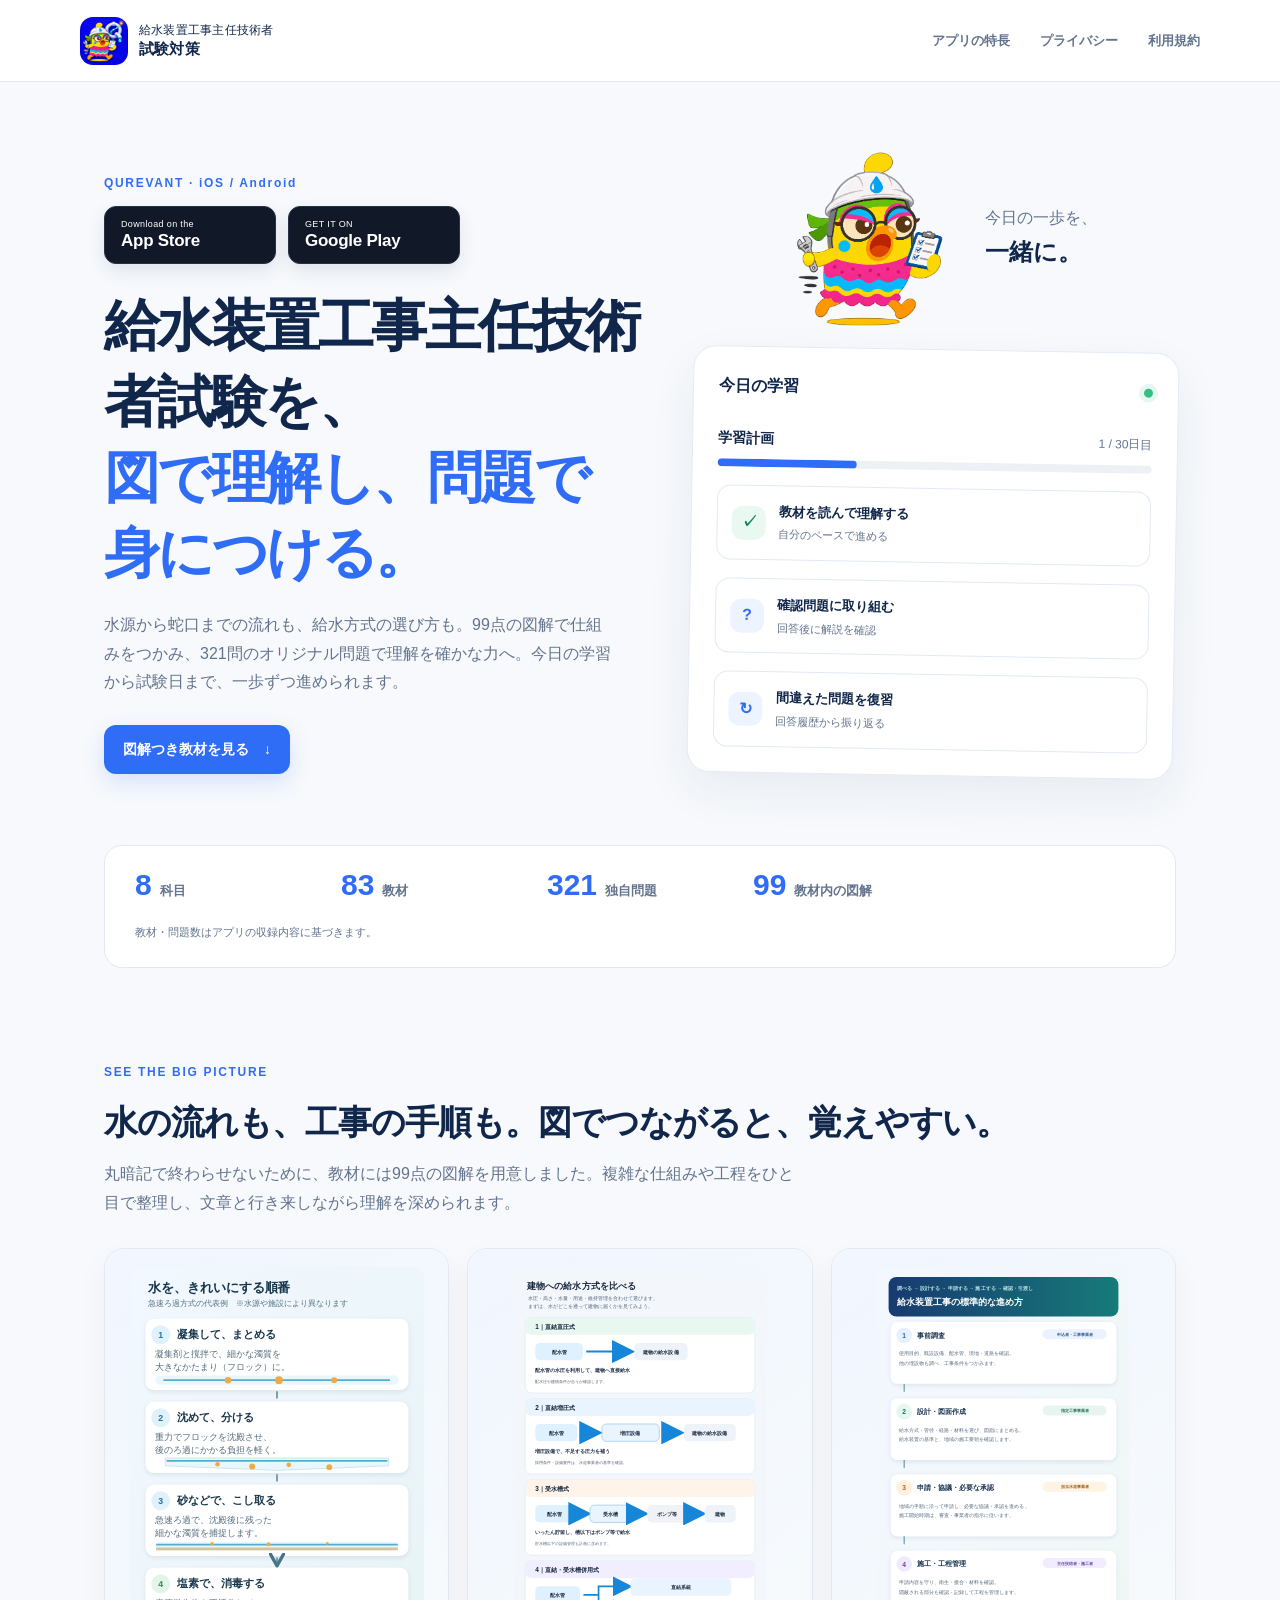
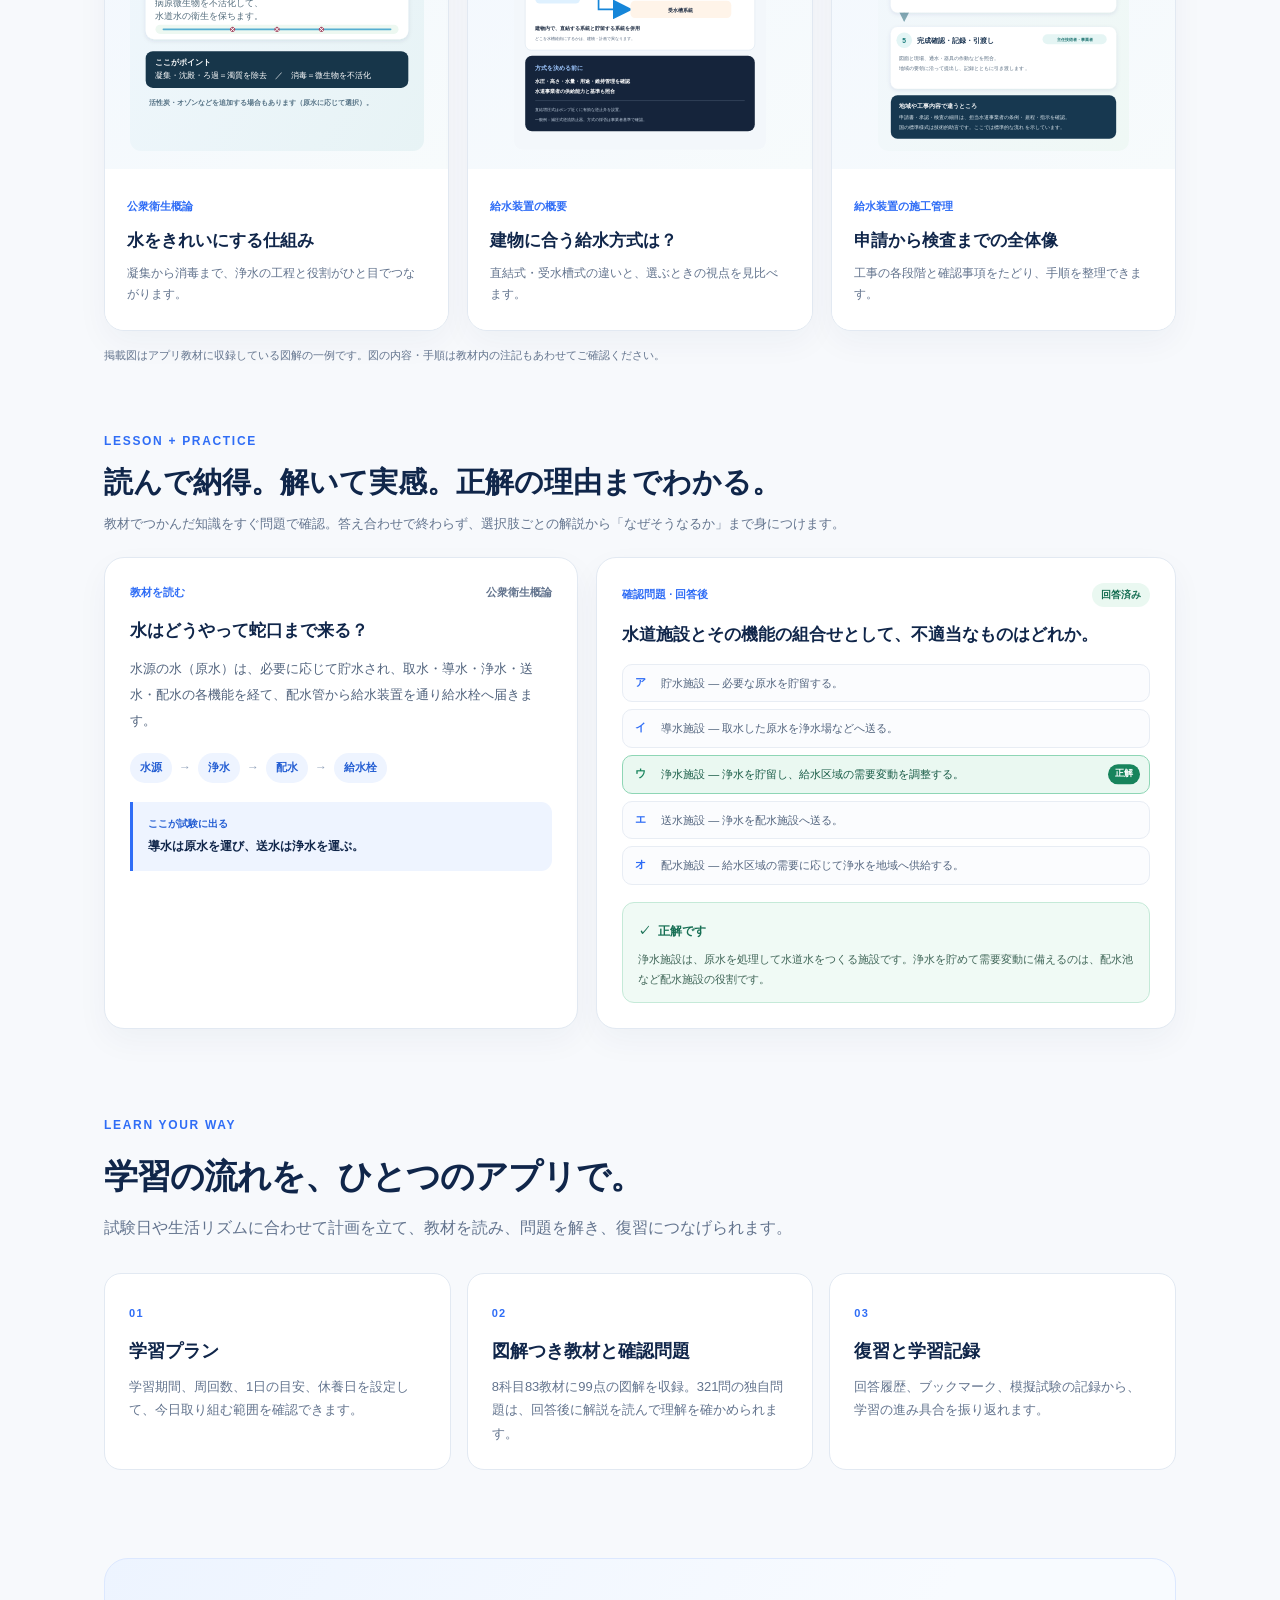
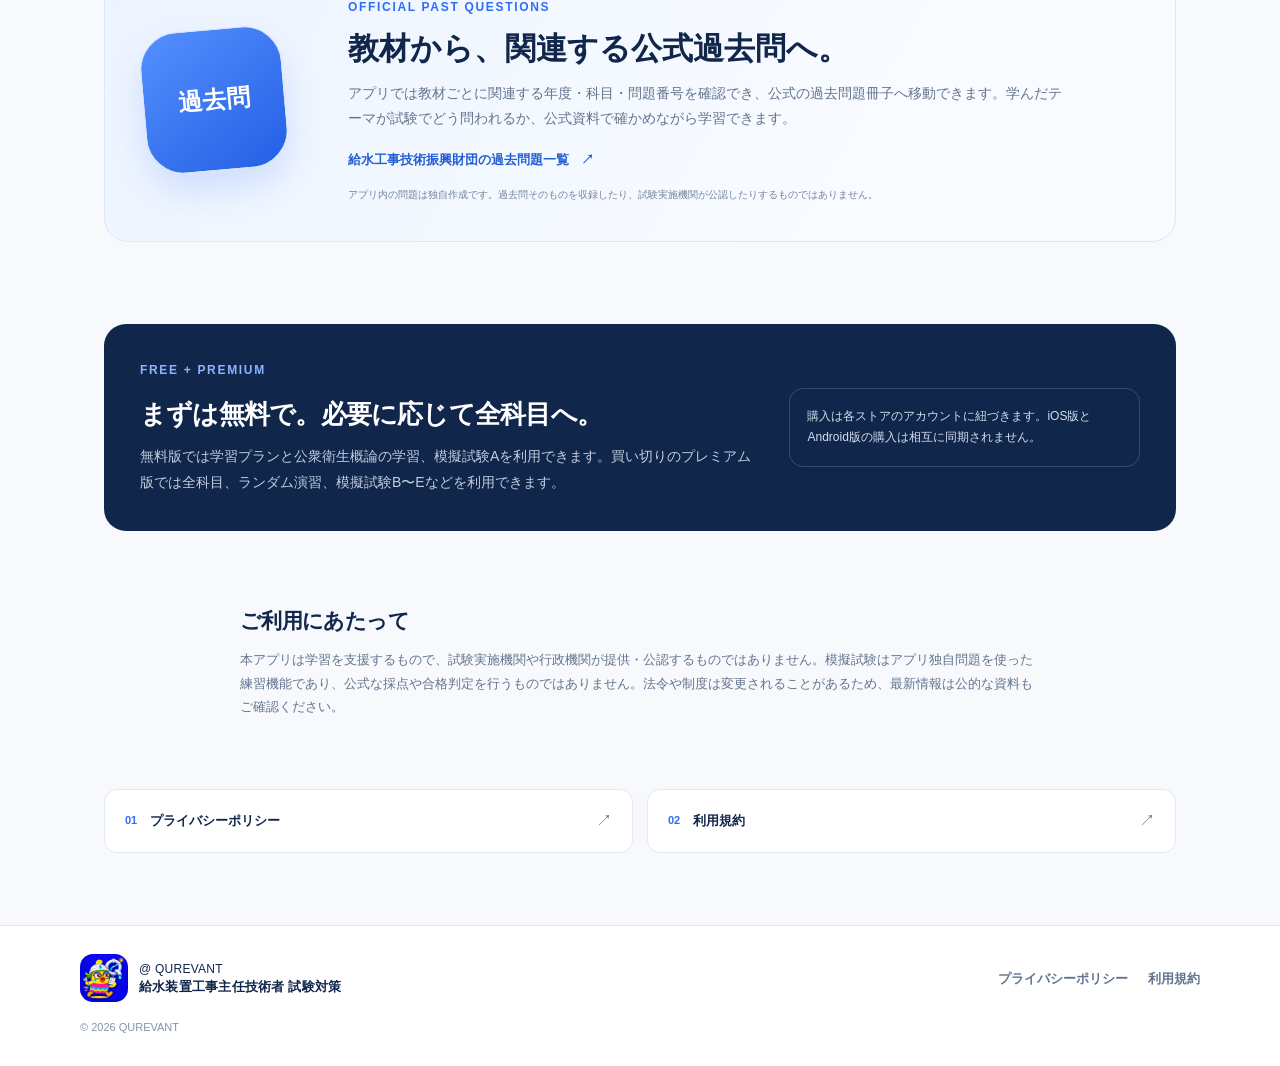
==== commit ef4dd798: "Refresh water supply app website mascot and icon" ====
--- a/kyusui-souchi-shunin-gijutsusha/index.html
+++ b/kyusui-souchi-shunin-gijutsusha/index.html
@@ -13,11 +13,14 @@
   <meta property="og:title" content="QUREVANT｜給水装置工事主任技術者 試験対策">
   <meta property="og:description" content="8科目83教材に99点の図解、321問の独自問題、教材ごとの公式過去問リンク。App Store・Google Playで配信中。">
   <meta property="og:url" content="https://saburokubo.github.io/kyusui-souchi-shunin-gijutsusha/">
+  <meta property="og:image" content="https://saburokubo.github.io/kyusui-souchi-shunin-gijutsusha/images/app-icon.png?v=1.3">
   <meta name="twitter:card" content="summary">
   <meta name="twitter:title" content="QUREVANT｜給水装置工事主任技術者 試験対策">
   <meta name="twitter:description" content="8科目83教材に99点の図解、独自問題、教材ごとの公式過去問リンク。App Store・Google Playで配信中。">
   <title>QUREVANT｜給水装置工事主任技術者 試験対策アプリ</title>
-  <link rel="stylesheet" href="style.css">
+  <link rel="stylesheet" href="style.css?v=mascot-1">
+  <link rel="icon" type="image/png" href="images/app-icon.png?v=1.3">
+  <link rel="apple-touch-icon" href="images/app-icon.png?v=1.3">
   <script type="application/ld+json">
   {
     "@context": "https://schema.org",
@@ -38,7 +41,7 @@
 <body>
   <header class="site-header">
     <a class="brand" href="index.html" aria-label="ホーム">
-      <span class="brand-mark" aria-hidden="true">@ QUREVANT</span>
+      <img class="brand-icon" src="images/app-icon.png?v=1.3" width="48" height="48" alt="">
       <span>給水装置工事主任技術者<br><strong>試験対策</strong></span>
     </a>
     <nav aria-label="メインナビゲーション">
@@ -66,6 +69,8 @@
         <p class="hero-description">水源から蛇口までの流れも、給水方式の選び方も。99点の図解で仕組みをつかみ、321問のオリジナル問題で理解を確かな力へ。今日の学習から試験日まで、一歩ずつ進められます。</p>
         <a class="primary-link" href="#diagrams">図解つき教材を見る <span aria-hidden="true">↓</span></a>
       </div>
+      <div class="hero-visual">
+        <div class="mascot-intro"><img src="images/study-mascot.png" width="1254" height="1254" alt="水滴マークのヘルメットをかぶった給水装置の学習キャラクター" fetchpriority="high"><p>今日の一歩を、<br><strong>一緒に。</strong></p></div>
       <div class="hero-card" aria-label="アプリの学習内容">
         <div class="hero-card-top"><span>今日の学習</span><span class="dot"></span></div>
         <div class="progress-label"><strong>学習計画</strong><span>1 / 30日目</span></div>
@@ -73,6 +78,7 @@
         <div class="lesson-row"><span class="lesson-icon">✓</span><span><strong>教材を読んで理解する</strong><small>自分のペースで進める</small></span></div>
         <div class="lesson-row"><span class="lesson-icon pale">?</span><span><strong>確認問題に取り組む</strong><small>回答後に解説を確認</small></span></div>
         <div class="lesson-row"><span class="lesson-icon pale">↻</span><span><strong>間違えた問題を復習</strong><small>回答履歴から振り返る</small></span></div>
+      </div>
       </div>
     </section>
 
@@ -171,7 +177,7 @@
   </main>
 
   <footer class="site-footer">
-    <a class="brand footer-brand" href="index.html"><img class="brand-mark" src="images/app-icon.png" alt=""><span>@ QUREVANT<br><strong>給水装置工事主任技術者 試験対策</strong></span></a>
+    <a class="brand footer-brand" href="index.html"><img class="brand-icon" src="images/app-icon.png?v=1.3" width="48" height="48" alt=""><span>@ QUREVANT<br><strong>給水装置工事主任技術者 試験対策</strong></span></a>
     <div class="footer-links"><a href="privacy.html">プライバシーポリシー</a><a href="terms.html">利用規約</a></div>
     <small>© 2026 QUREVANT</small>
   </footer>
--- a/kyusui-souchi-shunin-gijutsusha/style.css
+++ b/kyusui-souchi-shunin-gijutsusha/style.css
@@ -187,3 +187,19 @@
 @media (max-width: 420px) {
   .diagram-image { flex-basis: 500px; height: 500px; }
 }
+
+/* Shared app identity and study companion. */
+.brand-icon { display: block; flex: 0 0 auto; width: 48px; height: 48px; border-radius: 13px; object-fit: cover; }
+.hero-visual { min-width: 0; }
+.mascot-intro { display: flex; justify-content: center; align-items: center; gap: 12px; margin: -36px 0 8px; }
+.mascot-intro img { width: clamp(140px, 16vw, 210px); height: auto; object-fit: contain; }
+.mascot-intro p { margin: 0; color: var(--muted); font-size: 16px; line-height: 1.7; }
+.mascot-intro strong { color: var(--navy); font-size: 24px; }
+@media (max-width: 760px) {
+  .brand-icon { width: 40px; height: 40px; border-radius: 11px; }
+  .site-header { flex-wrap: wrap; gap: 12px; }
+  .site-header nav { flex-wrap: wrap; }
+  .mascot-intro { margin-top: 0; }
+  .mascot-intro img { width: 156px; }
+  .hero-card { box-sizing: border-box; }
+}
